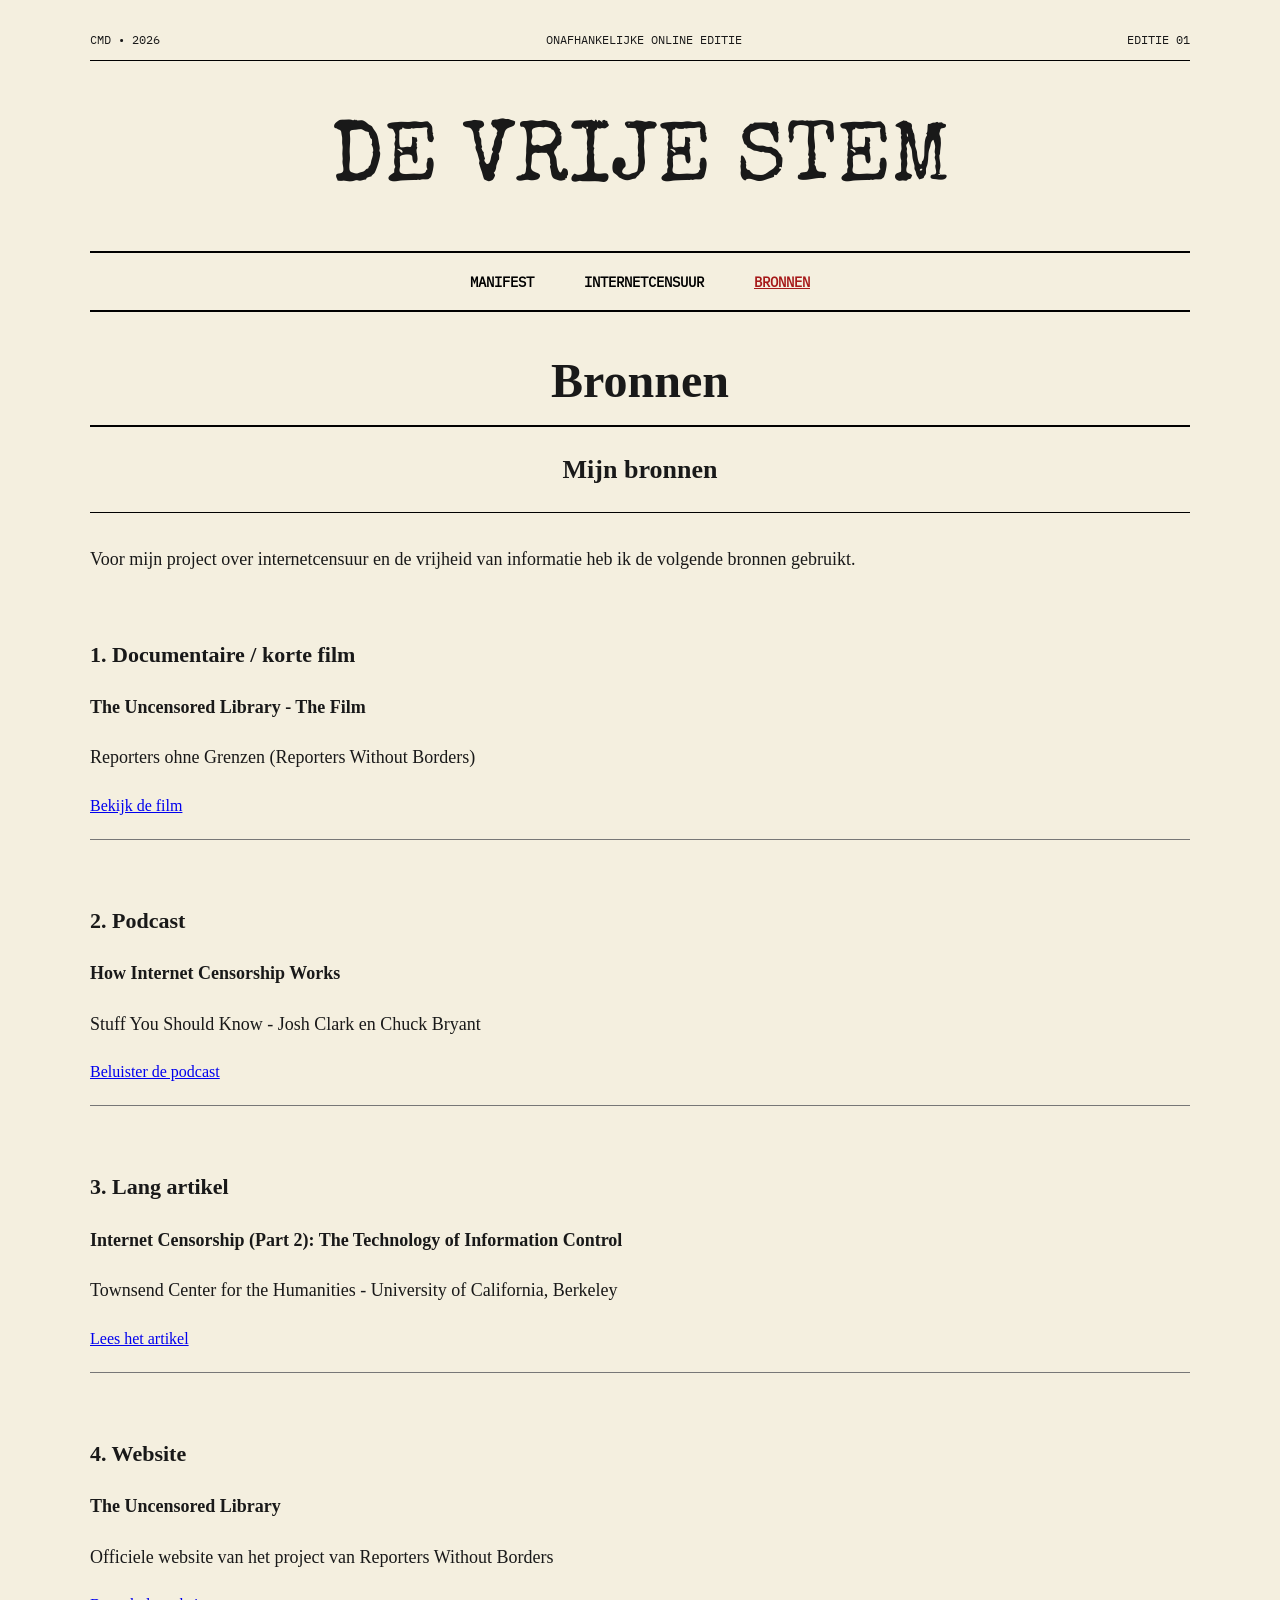
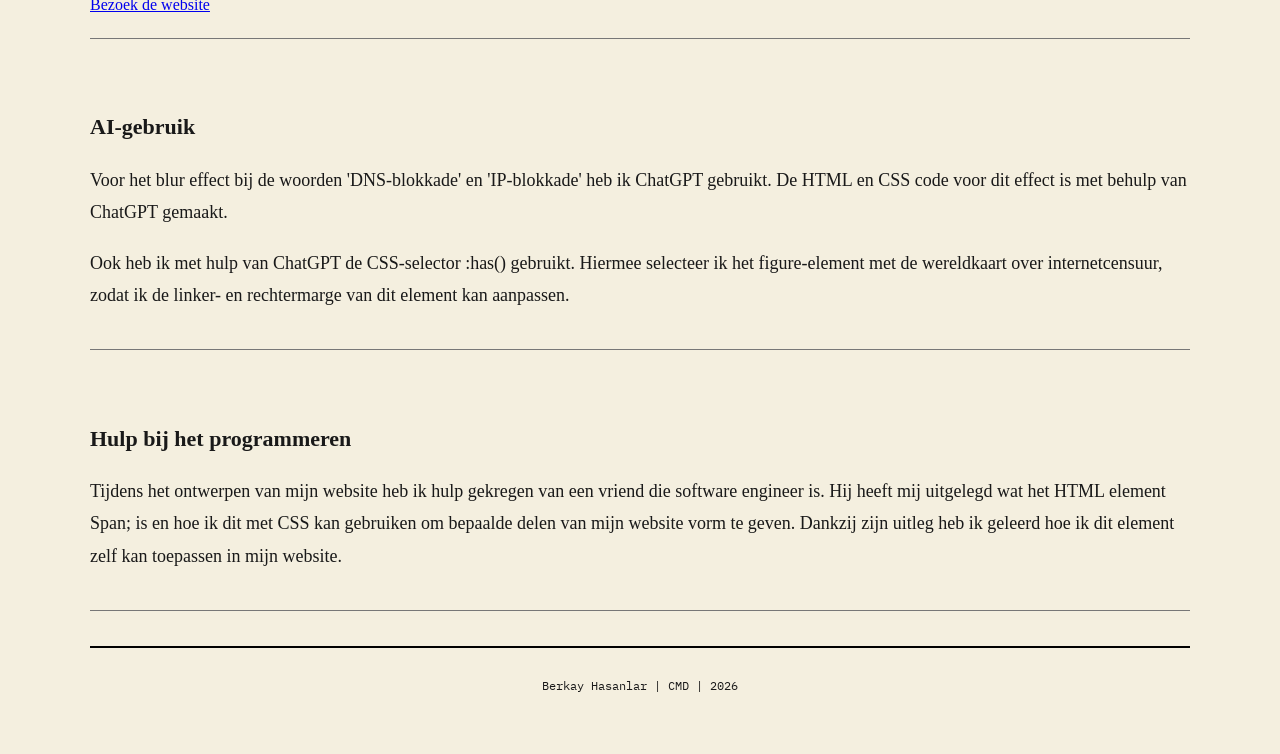
==== bronnen.html @ c07efcc6 "Add files via upload" ====
<!DOCTYPE html>
<html lang="nl">

    <head>
        <meta charset="UTF-8">
        <meta name="viewport" content="width=device-width, initial-scale=1.0">
        <title>Bronnen</title>
        <link rel="stylesheet" href="css/style.css">
    </head>

    <body>

        <header>
            <div class="krant-info">
                <span>CMD • 2026</span>
                <span>ONAFHANKELIJKE ONLINE EDITIE</span>
                <span>EDITIE 01</span>
            </div>

            <div class="krant-naam">DE VRIJE STEM</div>

            <nav>
                <ul>
                    <li><a href="index.html">MANIFEST</a></li>
                    <li><a href="uitleg.html">INTERNETCENSUUR</a></li>
                    <li><a href="bronnen.html" class="actief">BRONNEN</a></li>
                </ul>
            </nav>
        </header>

        <main class="bronnen">
            <article>
                <h1>Bronnen</h1>

                <h2>Mijn bronnen</h2>

                <p>
                    Voor mijn project over internetcensuur en de vrijheid
                    van informatie heb ik de volgende bronnen gebruikt.
                </p>

                <section>
                    <h3>1. Documentaire / korte film</h3>

                    <p>
                        <strong>The Uncensored Library - The Film</strong>
                    </p>

                    <p>
                        Reporters ohne Grenzen (Reporters Without Borders)
                    </p>

                    <a href="https://www.youtube.com/watch?v=EBI7-pL52GY" target="_blank" rel="noopener noreferrer">
                        Bekijk de film
                    </a>
                </section>

                <section>
                    <h3>2. Podcast</h3>

                    <p>
                        <strong>How Internet Censorship Works</strong>
                    </p>

                    <p>
                        Stuff You Should Know - Josh Clark en Chuck Bryant
                    </p>

                    <a href="https://www.iheart.com/podcast/1119-stuff-you-should-know-26940277/now-playing" target="_blank"
                    rel="noopener noreferrer">
                    Beluister de podcast
                </a>
                </section>

                    <section>
                    <h3>3. Lang artikel</h3>

                    <p>
                    <strong>
                            Internet Censorship (Part 2):
                            The Technology of Information Control
                        </strong>
                    </p>

                    <p>
                        Townsend Center for the Humanities -
                        University of California, Berkeley
                    </p>

                    <a href="https://townsendcenter.berkeley.edu/blog/internet-censorship-part-2-technology-information-control"
                    target="_blank" rel="noopener noreferrer">
                    Lees het artikel
                </a>
                </section>

                    <section>
                    <h3>4. Website</h3>

                    <p>
                        <strong>The Uncensored Library</strong>
                    </p>

                    <p>
                        Officiele website van het project van
                        Reporters Without Borders
                    </p>

                    <a href="https://www.uncensoredlibrary.com/en" target="_blank" rel="noopener noreferrer">
                        Bezoek de website
                    </a>
                </section>

                <section>
                    <h4>AI-gebruik</h4>

                    <p>
                        Voor het blur effect bij de woorden
                        'DNS-blokkade' en 'IP-blokkade'
                        heb ik ChatGPT gebruikt.
                        De HTML en CSS code voor dit effect
                        is met behulp van ChatGPT gemaakt.
                    </p>
                    <p>
                        Ook heb ik met hulp van ChatGPT de CSS-selector
                        :has() gebruikt. Hiermee selecteer ik het figure-element
                        met de wereldkaart over internetcensuur, zodat ik de
                        linker- en rechtermarge van dit element kan aanpassen.
                    </p>
                </section>

                <section>
                    <h4>Hulp bij het programmeren</h4>

                    <p>
                        Tijdens het ontwerpen van mijn website heb ik
                        hulp gekregen van een vriend die software engineer is.
                        Hij heeft mij uitgelegd wat het HTML element
                        Span; is en hoe ik dit met CSS kan gebruiken
                        om bepaalde delen van mijn website vorm te geven.
                        Dankzij zijn uitleg heb ik geleerd hoe ik dit
                        element zelf kan toepassen in mijn website.
                    </p>
                </section>

            </article>
        </main>

        <footer>
            <p>Berkay Hasanlar | CMD | 2026</p>
        </footer>

    </body>

</html>
---- css/style.css ----
/* Lettertypes */

@font-face {
    font-family: 'Special Elite';
    src: url('../fonts/SpecialElite-Regular.ttf');
}

@font-face {
    font-family: 'IBM Plex Mono';
    src: url('../fonts/IBMPlexMono-Regular.ttf');
}



/* Algemene pagina en tekst */

body {
    background-color: #f4efdf;
    color: #191919;
    font-family: Georgia, 'Times New Roman', serif;
    line-height: 1.7;
    max-width: 1100px;
    margin: 0 auto;
    padding: 30px;
}

h1 {
    font-family: Georgia, 'Times New Roman', serif;
    font-size: 48px;
    text-align: center;
    line-height: 1.2;
}

p {
    font-size: 18px;
    line-height: 1.8;
}

article h1 {
    border-bottom: 2px solid black;
    padding-bottom: 15px;
    margin-bottom: 15px;
}

article h2 {
    font-family: Georgia, 'Times New Roman', serif;
    font-size: 26px;
    text-align: center;
    border-bottom: 1px solid black;
    padding-bottom: 20px;
    margin-bottom: 30px;
}

figcaption {
    font-family: 'IBM Plex Mono', monospace;
    font-size: 12px;
    text-align: center;
    margin-top: 10px;
}



/* Krantkop en navigatie */

.krant-info {
    font-family: 'IBM Plex Mono', monospace;
    display: flex;
    justify-content: space-between;
    font-size: 12px;
    border-bottom: 1px solid black;
    padding-bottom: 10px;
}

.krant-naam {
    font-family: 'Special Elite', cursive;
    font-size: 85px;
    text-align: center;
    margin: 30px 0 15px;
}

nav {
    border-top: 2px solid black;
    border-bottom: 2px solid black;
    padding: 15px 0;
}

nav ul {
    display: flex;
    justify-content: center;
    gap: 50px;
    list-style: none;
    padding: 0;
    margin: 0;
}

nav a {
    font-family: 'IBM Plex Mono', monospace;
    color: black;
    text-decoration: none;
    font-weight: bold;
    font-size: 14px;
}

nav a:hover {
    color: #a61919;
    text-decoration: underline;
}

nav a.actief {
    color: #a61919;
    text-decoration: underline;
}



/* Voettekst */

footer {
    font-family: 'IBM Plex Mono', monospace;
    border-top: 2px solid black;
    text-align: center;
    padding: 15px 0;
    margin-top: 35px;
}

footer p {
    font-size: 12px;
}



/* Artikelen en kolommen */

.krant-kolommen {
    column-count: 2;
    column-gap: 40px;
    column-rule: 1px solid #777;
    text-align: justify;
}

.krant-kolommen p {
    margin-top: 0;
    margin-bottom: 20px;
}

.krant-artikel {
    border-bottom: 1px solid #777;
    padding: 20px 0;
    margin-bottom: 20px;
}

.krant-artikel h3 {
    font-family: Georgia, 'Times New Roman', serif;
    font-size: 22px;
    margin-bottom: 15px;
}

.krant-onderdeel {
    margin: 25px 0;
    padding: 10px 0;
}

.krant-indeling {
    display: flex;
    align-items: flex-start;
    gap: 30px;
    margin: 25px 0;
}

.krant-indeling .krant-afbeelding {
    width: 55%;
    margin: 0;
}

.krant-indeling .krant-tekst {
    width: 45%;
}

.uitleg-intro .krant-afbeelding {
    width: 45%;
}

.uitleg-intro .krant-tekst {
    width: 55%;
}

.uitleg-intro p {
    margin-top: 0;
    margin-bottom: 20px;
}



/* Afbeeldingen */

.hoofdafbeelding {
    display: block;
    width: 80%;
    height: auto;
    margin: 30px auto;
}

img[src="images/boeken_informatie_vrijheid.png"] {
    width: 100%;
    height: 200px;
    object-fit: cover;
}

img[src="images/wereldkaart_censuur.png"] {
    width: 100%;
    height: 190px;
    object-fit: cover;
}

.krant-afbeelding:has(img[src="images/wereldkaart_censuur.png"]) {
    margin-left: 0;
    margin-right: 0;
}

img[src="images/krant_en_computer.png"] {
    width: 60%;
    height: auto;
    object-fit: contain;
    margin: 0 auto;
}

img[src="images/toegang_geblokkeerd_computer.png"] {
    width: 60%;
    height: auto;
    object-fit: contain;
    margin: 0 auto;
}

.krant-indeling img[src="images/krant_en_computer.png"] {
    width: 100%;
    height: auto;
    margin: 0;
}

.censuur-beeld {
    margin: 20px 0;
    display: inline-block;
    width: 100%;
}

.censuur-beeld img {
    display: block;
    width: 100%;
    height: auto;
}



/* Bronnen en afsluitende vraag */

.bronnen section {
    border-bottom: 1px solid #777;
    padding: 20px 0;
    margin-bottom: 20px;
}

.bronnen h3, .bronnen h4 {
    font-family: Georgia, 'Times New Roman', serif;
    font-size: 22px;
    margin-bottom: 15px;
}

.laatste-vraag {
    display: block;
    font-family: Georgia, 'Times New Roman', serif;
    font-size: 30px;
    text-align: center;
    border-top: 2px solid black;
    border-bottom: 2px solid black;
    padding: 25px;
    margin-top: 30px;
}



/* Blur-interactie bij DNS en IP */

.blur-checkbox {
    position: absolute;
    opacity: 0;
}

.blur-tekst {
    display: inline-block;
    filter: blur(2px);
    cursor: pointer;
    transition: filter 0.3s;
}

.blur-checkbox:checked + .blur-tekst {
    filter: blur(0);
}
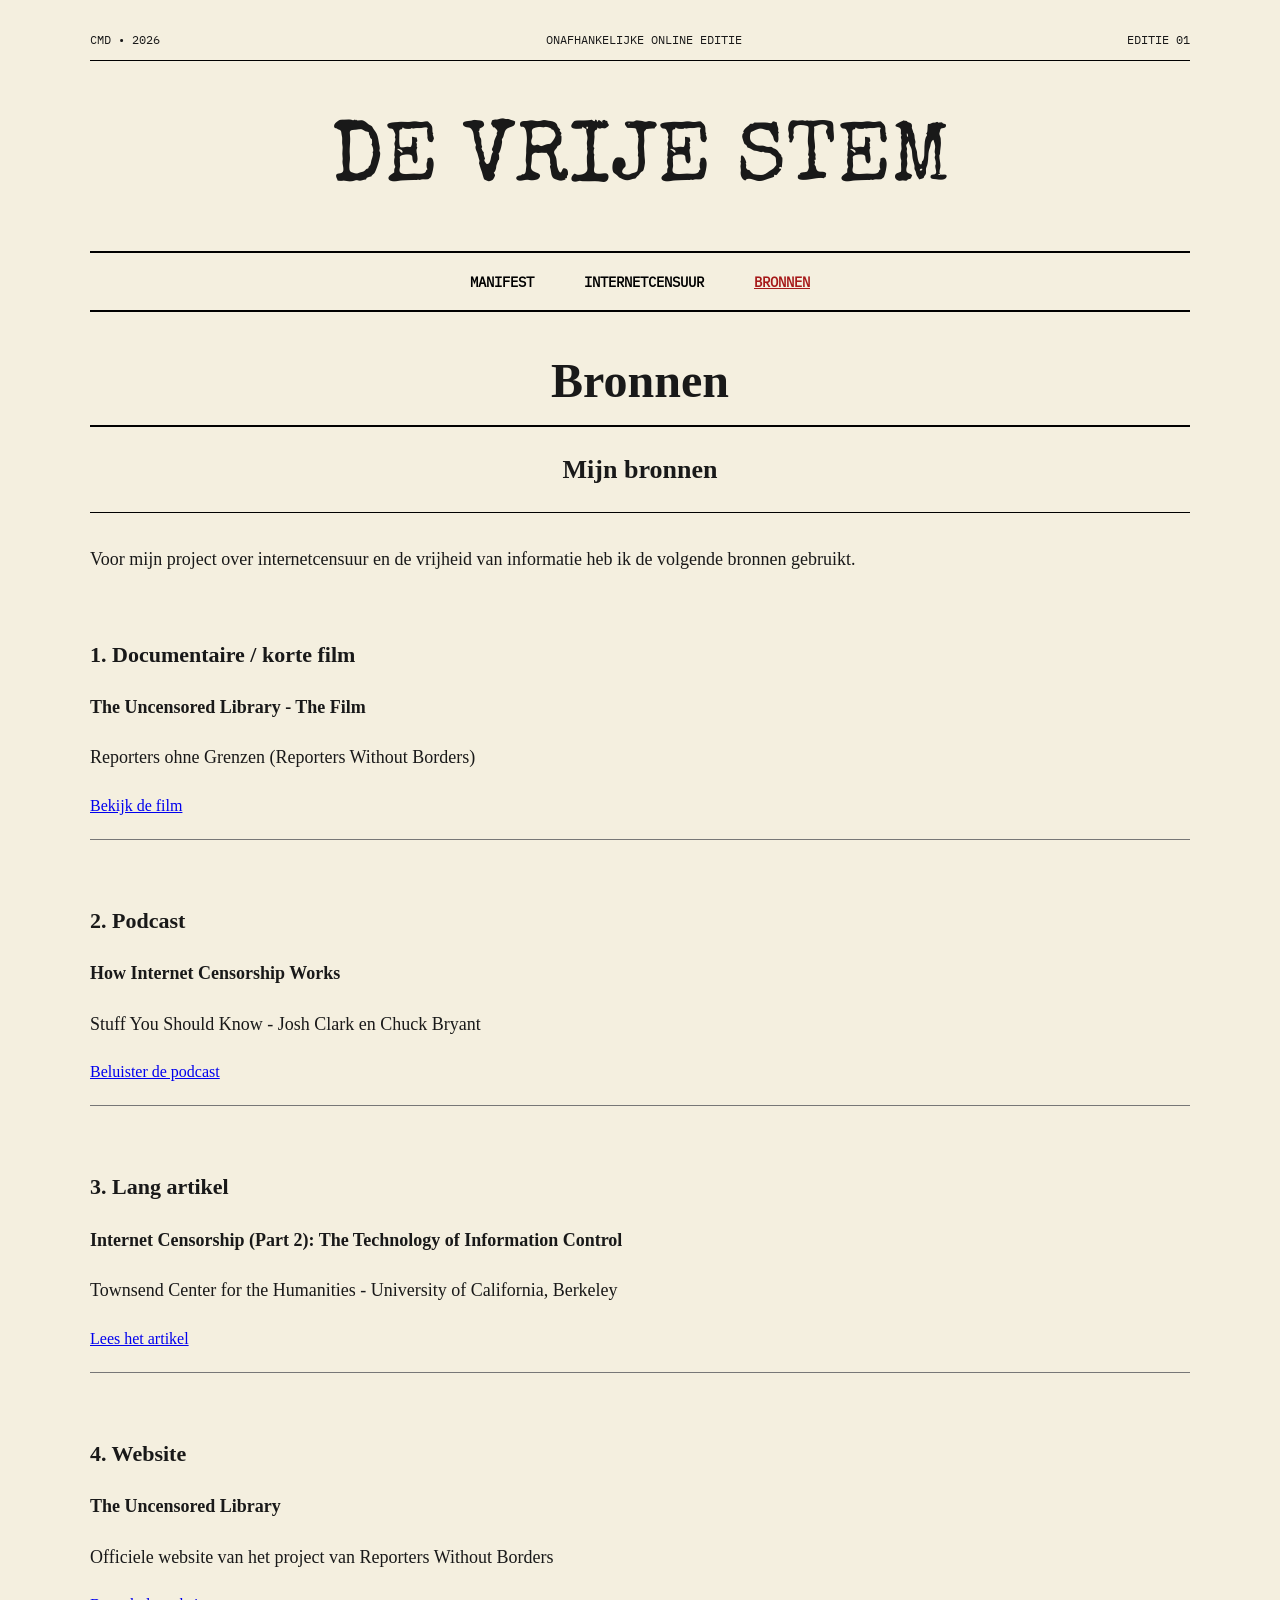
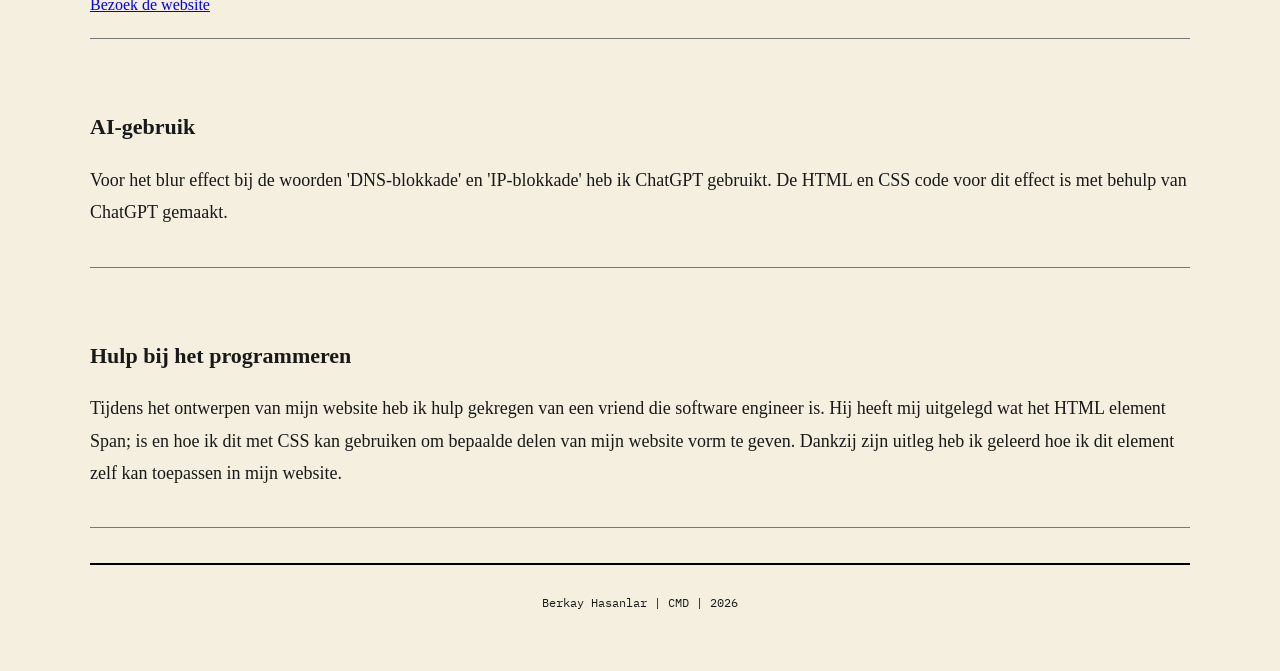
==== commit 8ef2fd1f: "Add files via upload" ====
--- a/bronnen.html
+++ b/bronnen.html
@@ -120,12 +120,6 @@
                         De HTML en CSS code voor dit effect
                         is met behulp van ChatGPT gemaakt.
                     </p>
-                    <p>
-                        Ook heb ik met hulp van ChatGPT de CSS-selector
-                        :has() gebruikt. Hiermee selecteer ik het figure-element
-                        met de wereldkaart over internetcensuur, zodat ik de
-                        linker- en rechtermarge van dit element kan aanpassen.
-                    </p>
                 </section>
 
                 <section>
--- a/css/style.css
+++ b/css/style.css
@@ -135,7 +135,7 @@
     column-count: 2;
     column-gap: 40px;
     column-rule: 1px solid #777;
-    text-align: justify;
+    text-align: left;
 }
 
 .krant-kolommen p {
@@ -195,43 +195,34 @@
 
 .hoofdafbeelding {
     display: block;
-    width: 80%;
+    width: 100%;
+    max-width: 880px;
     height: auto;
     margin: 30px auto;
 }
 
-img[src="images/boeken_informatie_vrijheid.png"] {
-    width: 100%;
-    height: 200px;
-    object-fit: cover;
-}
-
-img[src="images/wereldkaart_censuur.png"] {
-    width: 100%;
-    height: 190px;
-    object-fit: cover;
-}
-
-.krant-afbeelding:has(img[src="images/wereldkaart_censuur.png"]) {
-    margin-left: 0;
-    margin-right: 0;
-}
-
-img[src="images/krant_en_computer.png"] {
+img[src="images/boeken.png"] {
+    display: block;
+    width: 100%;
+    height: auto;
+}
+
+
+img[src="images/krant.jpg"] {
     width: 60%;
     height: auto;
     object-fit: contain;
     margin: 0 auto;
 }
 
-img[src="images/toegang_geblokkeerd_computer.png"] {
+img[src="images/computer.jpg"] {
     width: 60%;
     height: auto;
     object-fit: contain;
     margin: 0 auto;
 }
 
-.krant-indeling img[src="images/krant_en_computer.png"] {
+.krant-indeling img[src="images/krant.jpg"] {
     width: 100%;
     height: auto;
     margin: 0;
